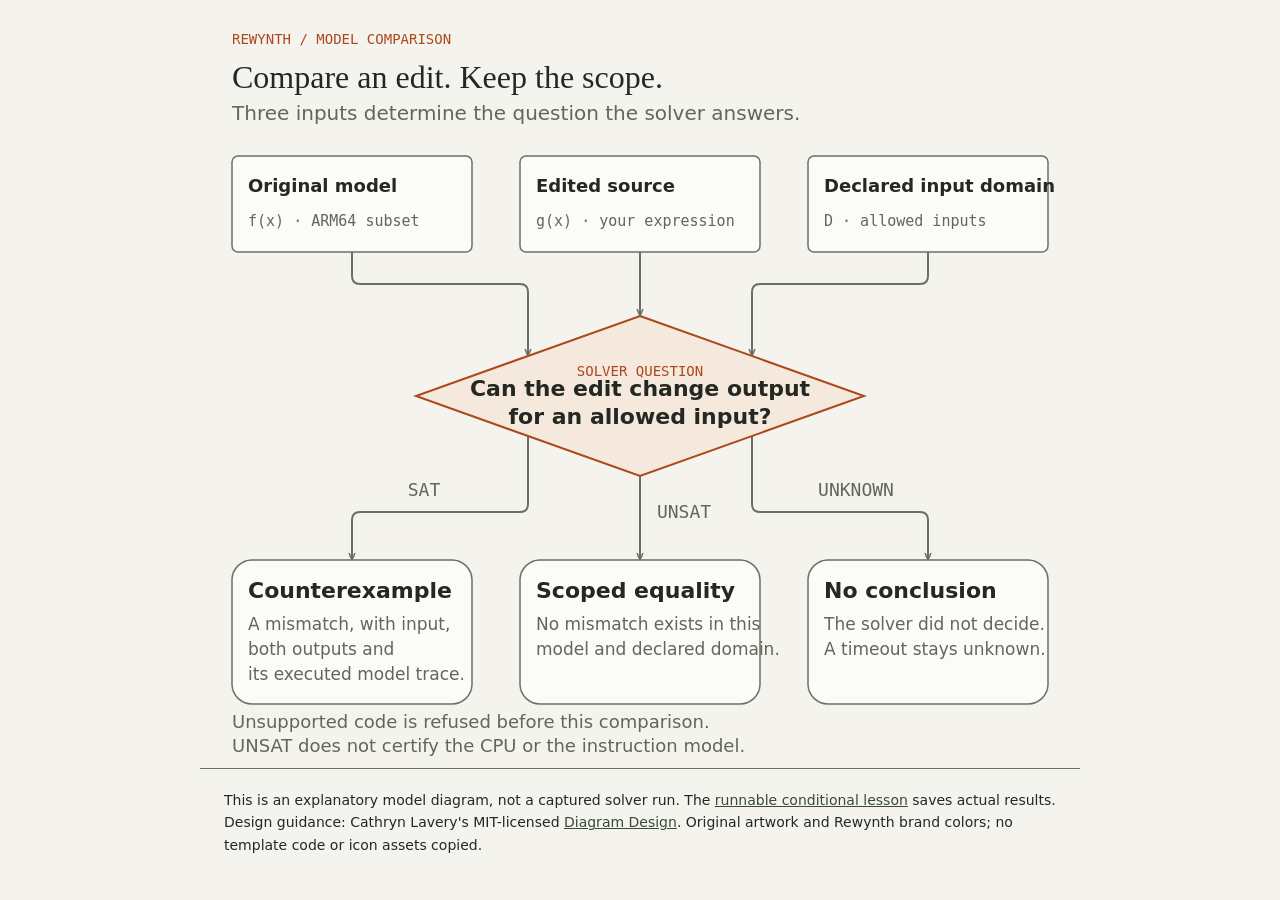
==== docs/diagrams/comparison.html @ a9fae46e "Explain comparison scope with accessible editable diagrams" ====
<!DOCTYPE html>
<html xmlns="http://www.w3.org/1999/xhtml" lang="en">
<head><meta charset="utf-8"/><meta name="viewport" content="width=device-width, initial-scale=1"/>
<title>Rewynth comparison scope</title>
<style>
body { margin:0; background:#f5f3ee; color:#242823; font-family:system-ui,sans-serif; }
main { max-width:880px; margin:auto; }
svg { display:block; width:100%; height:auto; }
.mobile { display:none; }
footer { padding:20px 24px; font-size:14px; line-height:1.6; border-top:1px solid #687264; }
a { color:#384b35; }
@media(max-width:600px) { .desktop { display:none; } .mobile { display:block; } }
</style></head><body><main>
<!-- Editable source. Export the two README SVGs with tools/export_diagrams.py.
     Original Rewynth artwork; design guidance credited in diagrams/README.md.
     Uses only local system fonts. No JavaScript, remote fonts or assets. -->
<section class="desktop">
<svg xmlns="http://www.w3.org/2000/svg" id="comparison" viewBox="0 0 880 768" role="img" aria-labelledby="comparison-title comparison-desc">
<title id="comparison-title">What an edit comparison establishes</title>
<desc id="comparison-desc">The original instruction model, edited source and declared input domain determine whether the solver finds a counterexample, proves no mismatch within that scope, or remains undecided.</desc>
<defs><marker id="comparison-arrow" markerWidth="8" markerHeight="8" refX="7" refY="4" orient="auto" markerUnits="userSpaceOnUse"><path d="M0 1 L7 4 L0 7" fill="none" stroke="#687264" stroke-width="1.5"/></marker></defs>
<rect width="880" height="768" fill="#f5f3ee"/>
<text x="32" y="44" text-anchor="start" fill="#ac481b" font-family="ui-monospace, monospace" font-size="14" font-weight="500"><tspan x="32" dy="0">REWYNTH / MODEL COMPARISON</tspan></text>
<text x="32" y="88" text-anchor="start" fill="#242823" font-family="Georgia, serif" font-size="32" font-weight="400"><tspan x="32" dy="0">Compare an edit. Keep the scope.</tspan></text>
<text x="32" y="120" text-anchor="start" fill="#60675c" font-family="system-ui, sans-serif" font-size="20" font-weight="400"><tspan x="32" dy="0">Three inputs determine the question the solver answers.</tspan></text>
<path d="M152 252 V276 Q152 284 160 284 H320 Q328 284 328 292 V356" fill="none" stroke="#687264" stroke-width="2" marker-end="url(#comparison-arrow)"/>
<path d="M440 252 V316" fill="none" stroke="#687264" stroke-width="2" marker-end="url(#comparison-arrow)"/>
<path d="M728 252 V276 Q728 284 720 284 H560 Q552 284 552 292 V356" fill="none" stroke="#687264" stroke-width="2" marker-end="url(#comparison-arrow)"/>
<path d="M328 436 V504 Q328 512 320 512 H160 Q152 512 152 520 V560" fill="none" stroke="#687264" stroke-width="2" marker-end="url(#comparison-arrow)"/>
<path d="M440 476 V560" fill="none" stroke="#687264" stroke-width="2" marker-end="url(#comparison-arrow)"/>
<path d="M552 436 V504 Q552 512 560 512 H720 Q728 512 728 520 V560" fill="none" stroke="#687264" stroke-width="2" marker-end="url(#comparison-arrow)"/>
<rect x="199.5" y="476" width="49" height="28" fill="#f5f3ee"/><text x="224" y="496" text-anchor="middle" fill="#60675c" font-family="ui-monospace, monospace" font-size="18" font-weight="500"><tspan x="224" dy="0">SAT</tspan></text>
<rect x="448.5" y="498" width="71" height="28" fill="#f5f3ee"/><text x="484" y="518" text-anchor="middle" fill="#60675c" font-family="ui-monospace, monospace" font-size="18" font-weight="500"><tspan x="484" dy="0">UNSAT</tspan></text>
<rect x="609.5" y="476" width="93" height="28" fill="#f5f3ee"/><text x="656" y="496" text-anchor="middle" fill="#60675c" font-family="ui-monospace, monospace" font-size="18" font-weight="500"><tspan x="656" dy="0">UNKNOWN</tspan></text>
<rect x="32" y="156" width="240" height="96" rx="6" fill="#fbfbf7" stroke="#687264" stroke-width="1.5"/>
<text x="48" y="192" text-anchor="start" fill="#242823" font-family="system-ui, sans-serif" font-size="18" font-weight="600"><tspan x="48" dy="0">Original model</tspan></text>
<text x="48" y="226" text-anchor="start" fill="#60675c" font-family="ui-monospace, monospace" font-size="15" font-weight="400"><tspan x="48" dy="0">f(x) · ARM64 subset</tspan></text>
<rect x="320" y="156" width="240" height="96" rx="6" fill="#fbfbf7" stroke="#687264" stroke-width="1.5"/>
<text x="336" y="192" text-anchor="start" fill="#242823" font-family="system-ui, sans-serif" font-size="18" font-weight="600"><tspan x="336" dy="0">Edited source</tspan></text>
<text x="336" y="226" text-anchor="start" fill="#60675c" font-family="ui-monospace, monospace" font-size="15" font-weight="400"><tspan x="336" dy="0">g(x) · your expression</tspan></text>
<rect x="608" y="156" width="240" height="96" rx="6" fill="#fbfbf7" stroke="#687264" stroke-width="1.5"/>
<text x="624" y="192" text-anchor="start" fill="#242823" font-family="system-ui, sans-serif" font-size="18" font-weight="600"><tspan x="624" dy="0">Declared input domain</tspan></text>
<text x="624" y="226" text-anchor="start" fill="#60675c" font-family="ui-monospace, monospace" font-size="15" font-weight="400"><tspan x="624" dy="0">D · allowed inputs</tspan></text>
<path d="M440 316 L664 396 L440 476 L216 396 Z" fill="#f5e8dc" stroke="#ac481b" stroke-width="2"/>
<text x="440" y="376" text-anchor="middle" fill="#ac481b" font-family="ui-monospace, monospace" font-size="14" font-weight="500"><tspan x="440" dy="0">SOLVER QUESTION</tspan></text>
<text x="440" y="396" text-anchor="middle" fill="#242823" font-family="system-ui, sans-serif" font-size="22" font-weight="600"><tspan x="440" dy="0">Can the edit change output</tspan><tspan x="440" dy="28">for an allowed input?</tspan></text>
<rect x="32" y="560" width="240" height="144" rx="20" fill="#fbfbf7" stroke="#687264" stroke-width="1.5"/>
<text x="48" y="598" text-anchor="start" fill="#242823" font-family="system-ui, sans-serif" font-size="22" font-weight="600"><tspan x="48" dy="0">Counterexample</tspan></text>
<text x="48" y="630" text-anchor="start" fill="#60675c" font-family="system-ui, sans-serif" font-size="17" font-weight="400"><tspan x="48" dy="0">A mismatch, with input,</tspan><tspan x="48" dy="25">both outputs and</tspan><tspan x="48" dy="25">its executed model trace.</tspan></text>
<rect x="320" y="560" width="240" height="144" rx="20" fill="#fbfbf7" stroke="#687264" stroke-width="1.5"/>
<text x="336" y="598" text-anchor="start" fill="#242823" font-family="system-ui, sans-serif" font-size="22" font-weight="600"><tspan x="336" dy="0">Scoped equality</tspan></text>
<text x="336" y="630" text-anchor="start" fill="#60675c" font-family="system-ui, sans-serif" font-size="17" font-weight="400"><tspan x="336" dy="0">No mismatch exists in this</tspan><tspan x="336" dy="25">model and declared domain.</tspan></text>
<rect x="608" y="560" width="240" height="144" rx="20" fill="#fbfbf7" stroke="#687264" stroke-width="1.5"/>
<text x="624" y="598" text-anchor="start" fill="#242823" font-family="system-ui, sans-serif" font-size="22" font-weight="600"><tspan x="624" dy="0">No conclusion</tspan></text>
<text x="624" y="630" text-anchor="start" fill="#60675c" font-family="system-ui, sans-serif" font-size="17" font-weight="400"><tspan x="624" dy="0">The solver did not decide.</tspan><tspan x="624" dy="25">A timeout stays unknown.</tspan></text>
<text x="32" y="728" text-anchor="start" fill="#60675c" font-family="system-ui, sans-serif" font-size="18" font-weight="400"><tspan x="32" dy="0">Unsupported code is refused before this comparison.</tspan></text>
<text x="32" y="752" text-anchor="start" fill="#60675c" font-family="system-ui, sans-serif" font-size="18" font-weight="400"><tspan x="32" dy="0">UNSAT does not certify the CPU or the instruction model.</tspan></text>
</svg>
</section><section class="mobile">
<svg xmlns="http://www.w3.org/2000/svg" id="comparison-mobile" viewBox="0 0 420 956" role="img" aria-labelledby="comparison-mobile-title comparison-mobile-desc">
<title id="comparison-mobile-title">What an edit comparison establishes</title>
<desc id="comparison-mobile-desc">The original instruction model, edited source and declared input domain determine whether the solver finds a counterexample, proves no mismatch within that scope, or remains undecided.</desc>
<defs><marker id="comparison-mobile-arrow" markerWidth="8" markerHeight="8" refX="7" refY="4" orient="auto" markerUnits="userSpaceOnUse"><path d="M0 1 L7 4 L0 7" fill="none" stroke="#687264" stroke-width="1.5"/></marker></defs>
<rect width="420" height="956" fill="#f5f3ee"/>
<text x="20" y="40" text-anchor="start" fill="#ac481b" font-family="ui-monospace, monospace" font-size="13" font-weight="500"><tspan x="20" dy="0">REWYNTH / MODEL COMPARISON</tspan></text>
<text x="20" y="80" text-anchor="start" fill="#242823" font-family="Georgia, serif" font-size="31" font-weight="400"><tspan x="20" dy="0">Compare an edit.</tspan><tspan x="20" dy="36">Keep the scope.</tspan></text>
<text x="20" y="144" text-anchor="start" fill="#60675c" font-family="system-ui, sans-serif" font-size="18" font-weight="400"><tspan x="20" dy="0">Three inputs. One bounded question.</tspan></text>
<path d="M72 280 V304 Q72 312 80 312 H114 Q122 312 122 320 V372" fill="none" stroke="#687264" stroke-width="2" marker-end="url(#comparison-mobile-arrow)"/>
<path d="M210 280 V332" fill="none" stroke="#687264" stroke-width="2" marker-end="url(#comparison-mobile-arrow)"/>
<path d="M348 280 V304 Q348 312 340 312 H306 Q298 312 298 320 V372" fill="none" stroke="#687264" stroke-width="2" marker-end="url(#comparison-mobile-arrow)"/>
<path d="M122 452 V528 Q122 536 114 536 H80 Q72 536 72 544 V588" fill="none" stroke="#687264" stroke-width="2" marker-end="url(#comparison-mobile-arrow)"/>
<path d="M210 492 V588" fill="none" stroke="#687264" stroke-width="2" marker-end="url(#comparison-mobile-arrow)"/>
<path d="M298 452 V528 Q298 536 306 536 H340 Q348 536 348 544 V588" fill="none" stroke="#687264" stroke-width="2" marker-end="url(#comparison-mobile-arrow)"/>
<rect x="59.5" y="500" width="49" height="28" fill="#f5f3ee"/><text x="84" y="520" text-anchor="middle" fill="#60675c" font-family="ui-monospace, monospace" font-size="18" font-weight="500"><tspan x="84" dy="0">SAT</tspan></text>
<rect x="218.5" y="548" width="71" height="28" fill="#f5f3ee"/><text x="254" y="568" text-anchor="middle" fill="#60675c" font-family="ui-monospace, monospace" font-size="18" font-weight="500"><tspan x="254" dy="0">UNSAT</tspan></text>
<rect x="307.5" y="488" width="93" height="28" fill="#f5f3ee"/><text x="354" y="508" text-anchor="middle" fill="#60675c" font-family="ui-monospace, monospace" font-size="18" font-weight="500"><tspan x="354" dy="0">UNKNOWN</tspan></text>
<rect x="16" y="176" width="112" height="104" rx="6" fill="#fbfbf7" stroke="#687264" stroke-width="1.5"/>
<text x="72" y="207" text-anchor="middle" fill="#242823" font-family="system-ui, sans-serif" font-size="20" font-weight="600"><tspan x="72" dy="0">Original</tspan><tspan x="72" dy="25">model</tspan></text>
<text x="72" y="262" text-anchor="middle" fill="#60675c" font-family="ui-monospace, monospace" font-size="18" font-weight="400"><tspan x="72" dy="0">f(x)</tspan></text>
<rect x="154" y="176" width="112" height="104" rx="6" fill="#fbfbf7" stroke="#687264" stroke-width="1.5"/>
<text x="210" y="207" text-anchor="middle" fill="#242823" font-family="system-ui, sans-serif" font-size="20" font-weight="600"><tspan x="210" dy="0">Edited</tspan><tspan x="210" dy="25">source</tspan></text>
<text x="210" y="262" text-anchor="middle" fill="#60675c" font-family="ui-monospace, monospace" font-size="18" font-weight="400"><tspan x="210" dy="0">g(x)</tspan></text>
<rect x="292" y="176" width="112" height="104" rx="6" fill="#fbfbf7" stroke="#687264" stroke-width="1.5"/>
<text x="348" y="207" text-anchor="middle" fill="#242823" font-family="system-ui, sans-serif" font-size="20" font-weight="600"><tspan x="348" dy="0">Allowed</tspan><tspan x="348" dy="25">inputs</tspan></text>
<text x="348" y="262" text-anchor="middle" fill="#60675c" font-family="ui-monospace, monospace" font-size="18" font-weight="400"><tspan x="348" dy="0">x in D</tspan></text>
<path d="M210 332 L386 412 L210 492 L34 412 Z" fill="#f5e8dc" stroke="#ac481b" stroke-width="2"/>
<text x="210" y="389" text-anchor="middle" fill="#ac481b" font-family="ui-monospace, monospace" font-size="13" font-weight="500"><tspan x="210" dy="0">SOLVER QUESTION</tspan></text>
<text x="210" y="411" text-anchor="middle" fill="#242823" font-family="system-ui, sans-serif" font-size="18" font-weight="600"><tspan x="210" dy="0">Can the edit change output</tspan><tspan x="210" dy="25">for an allowed input?</tspan></text>
<rect x="16" y="588" width="112" height="216" rx="20" fill="#fbfbf7" stroke="#687264" stroke-width="1.5"/>
<text x="72" y="622" text-anchor="middle" fill="#242823" font-family="system-ui, sans-serif" font-size="18" font-weight="600"><tspan x="72" dy="0">Mismatch</tspan></text>
<text x="72" y="688" text-anchor="middle" fill="#60675c" font-family="system-ui, sans-serif" font-size="17" font-weight="400"><tspan x="72" dy="0">An input</tspan><tspan x="72" dy="25">makes the</tspan><tspan x="72" dy="25">outputs</tspan><tspan x="72" dy="25">differ.</tspan></text>
<rect x="154" y="588" width="112" height="216" rx="20" fill="#fbfbf7" stroke="#687264" stroke-width="1.5"/>
<text x="210" y="622" text-anchor="middle" fill="#242823" font-family="system-ui, sans-serif" font-size="18" font-weight="600"><tspan x="210" dy="0">Scoped</tspan><tspan x="210" dy="23">equality</tspan></text>
<text x="210" y="688" text-anchor="middle" fill="#60675c" font-family="system-ui, sans-serif" font-size="17" font-weight="400"><tspan x="210" dy="0">Within this</tspan><tspan x="210" dy="25">model and</tspan><tspan x="210" dy="25">input range.</tspan></text>
<rect x="292" y="588" width="112" height="216" rx="20" fill="#fbfbf7" stroke="#687264" stroke-width="1.5"/>
<text x="348" y="622" text-anchor="middle" fill="#242823" font-family="system-ui, sans-serif" font-size="18" font-weight="600"><tspan x="348" dy="0">Undecided</tspan></text>
<text x="348" y="688" text-anchor="middle" fill="#60675c" font-family="system-ui, sans-serif" font-size="17" font-weight="400"><tspan x="348" dy="0">No equality</tspan><tspan x="348" dy="25">conclusion.</tspan><tspan x="348" dy="25">Timeouts</tspan><tspan x="348" dy="25">stay unknown.</tspan></text>
<text x="20" y="848" text-anchor="start" fill="#60675c" font-family="system-ui, sans-serif" font-size="18" font-weight="400"><tspan x="20" dy="0">For a mismatch, inspect the input,</tspan><tspan x="20" dy="25">both outputs and its model trace.</tspan></text>
<text x="20" y="912" text-anchor="start" fill="#60675c" font-family="system-ui, sans-serif" font-size="17" font-weight="400"><tspan x="20" dy="0">Unsupported code is refused first.</tspan><tspan x="20" dy="25">UNSAT does not certify the CPU or lifter.</tspan></text>
</svg>
</section>
<footer>This is an explanatory model diagram, not a captured solver run.
The <a href="https://github.com/nazeeh111/Rewynth/blob/81ce6228760f7db31d0aadb59a6aeff23ab5bb3d/docs/control-flow.md#run-the-complete-lesson">runnable conditional lesson</a>
saves actual results. Design guidance: Cathryn Lavery's MIT-licensed
<a href="https://github.com/cathrynlavery/diagram-design/tree/38a7afb0a67a4e82308872d57de1a39590e78d71">Diagram Design</a>.
Original artwork and Rewynth brand colors; no template code or icon assets copied.</footer>
</main></body></html>
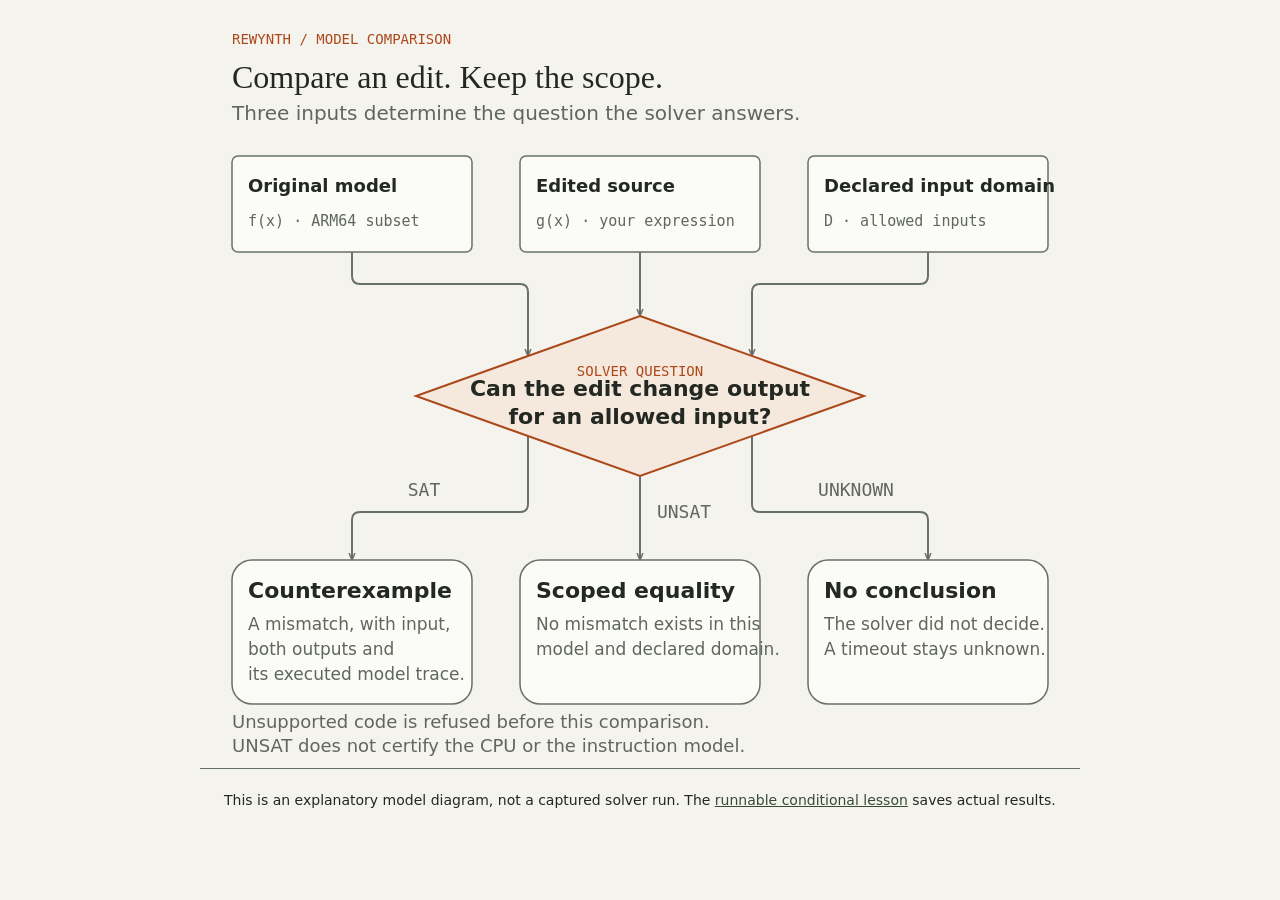
==== commit a8c44be1: "Remove optional inspiration and assistant branding credits" ====
--- a/docs/diagrams/comparison.html
+++ b/docs/diagrams/comparison.html
@@ -12,7 +12,6 @@
 @media(max-width:600px) { .desktop { display:none; } .mobile { display:block; } }
 </style></head><body><main>
 <!-- Editable source. Export the two README SVGs with tools/export_diagrams.py.
-     Original Rewynth artwork; design guidance credited in diagrams/README.md.
      Uses only local system fonts. No JavaScript, remote fonts or assets. -->
 <section class="desktop">
 <svg xmlns="http://www.w3.org/2000/svg" id="comparison" viewBox="0 0 880 768" role="img" aria-labelledby="comparison-title comparison-desc">
@@ -101,7 +100,5 @@
 </section>
 <footer>This is an explanatory model diagram, not a captured solver run.
 The <a href="https://github.com/nazeeh111/Rewynth/blob/81ce6228760f7db31d0aadb59a6aeff23ab5bb3d/docs/control-flow.md#run-the-complete-lesson">runnable conditional lesson</a>
-saves actual results. Design guidance: Cathryn Lavery's MIT-licensed
-<a href="https://github.com/cathrynlavery/diagram-design/tree/38a7afb0a67a4e82308872d57de1a39590e78d71">Diagram Design</a>.
-Original artwork and Rewynth brand colors; no template code or icon assets copied.</footer>
+saves actual results.</footer>
 </main></body></html>
